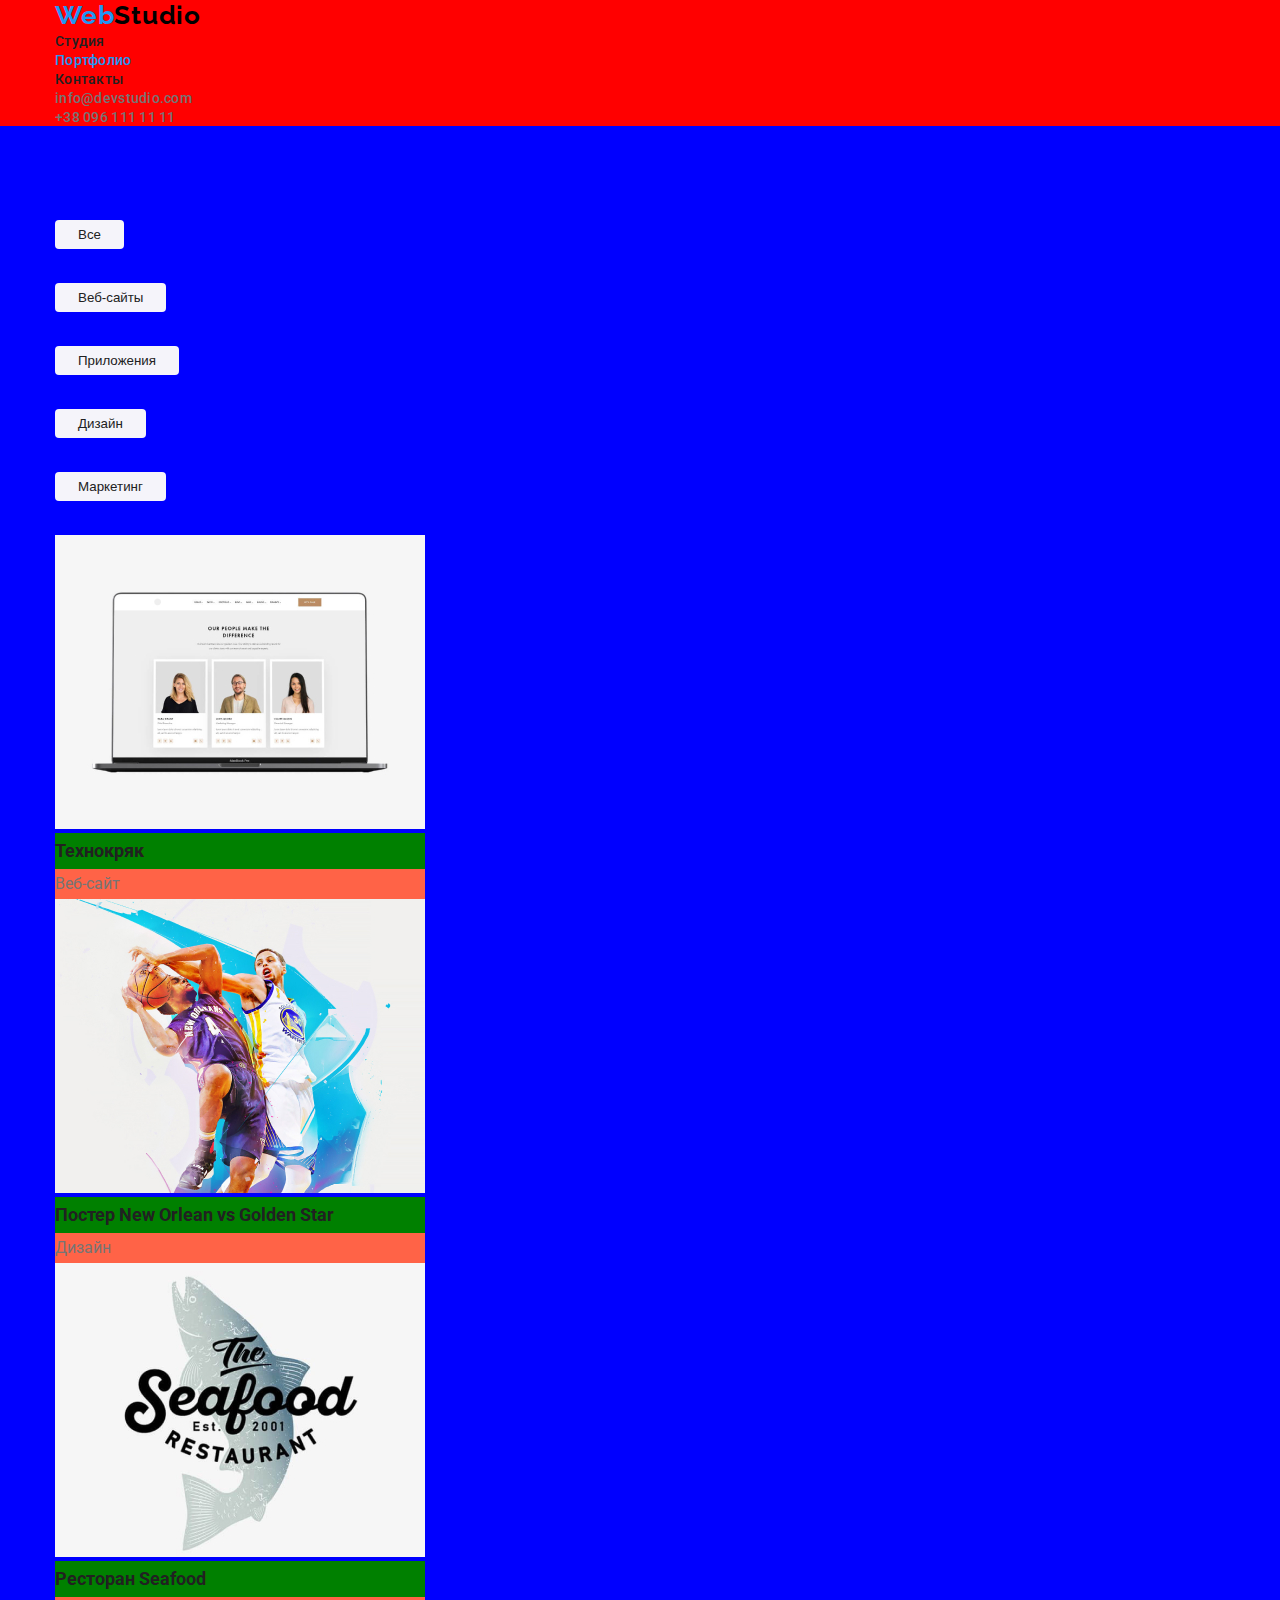
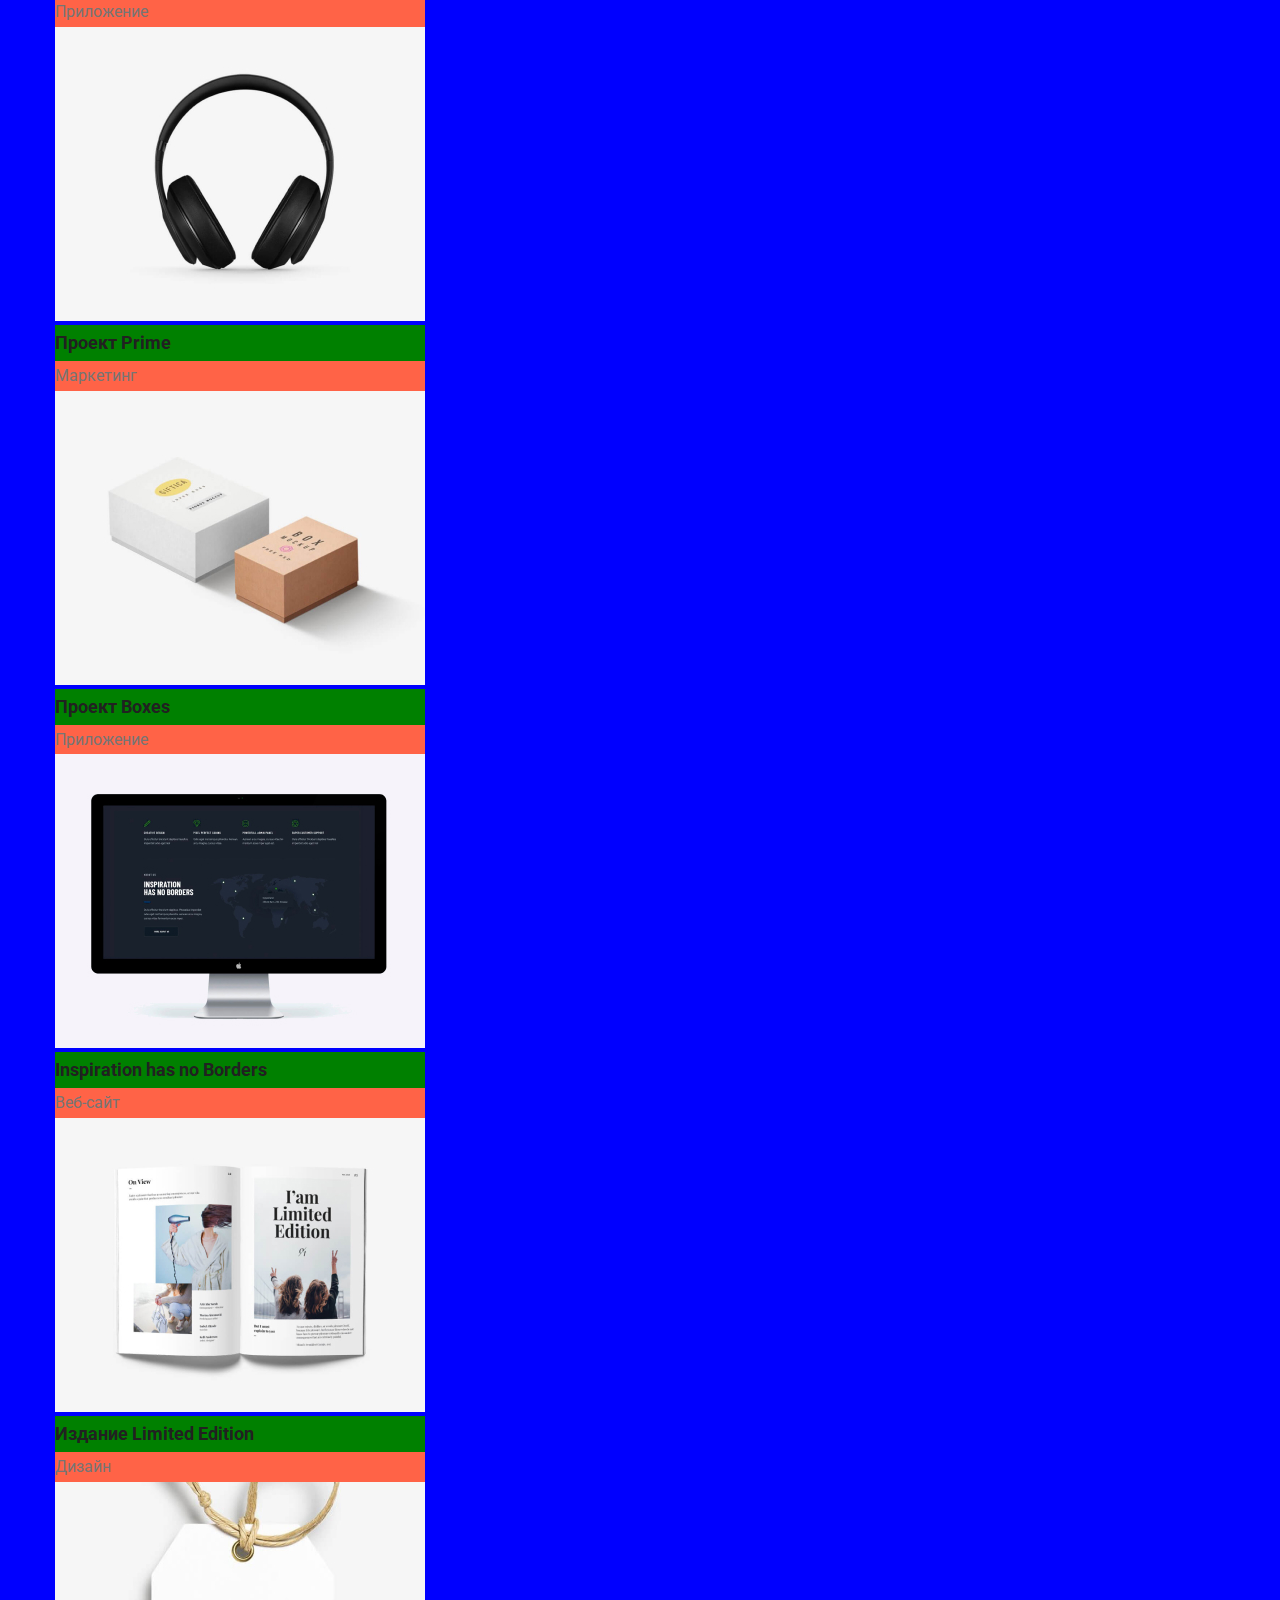
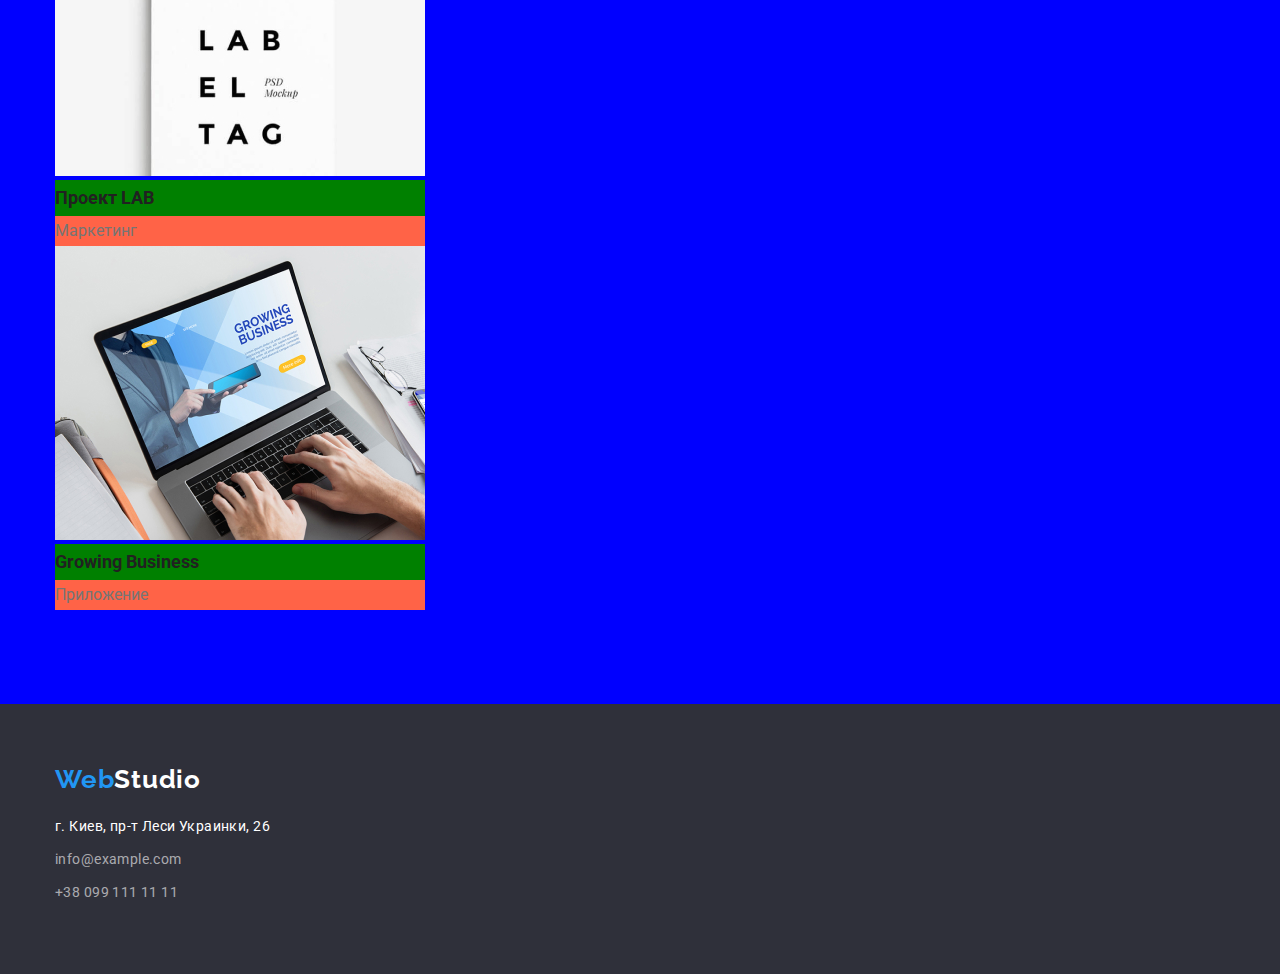
==== portfolio.html @ 7aec9d8e "add marging+padding" ====
<!DOCTYPE html>
<html lang="en">

<head>
    <meta charset="UTF-8">
    <meta name="viewport" content="width=device-width, initial-scale=1.0">
    <title>WebStudio</title>
    <link rel="preconnect" href="https://fonts.gstatic.com">
    <link href="https://fonts.googleapis.com/css2?family=Raleway:wght@700&family=Roboto:wght@400;500;700;900&display=swap"
    rel="stylesheet">
    <link rel="stylesheet" href="https://cdnjs.cloudflare.com/ajax/libs/modern-normalize/1.0.0/modern-normalize.min.css"
    integrity="sha512-ISS7cAi1PEhQ8jnbJpJZMd29NlhNj4AWYyLOSp2CE/CsHxTCu+r+t0D2yoJudVrd0/8fTVPUVDzY5Tvli75u/g=="
    crossorigin="anonymous" />
    <link rel="stylesheet" href="./css/styles.css">
</head>

<body>
    <header>
        <div class="container">
            <!--логотип-->
            <nav>
                <a class="logo" href="./index.html">Web<span>Studio</span></a>
                <!--навигация-сайта-->
                <ul class="nav-list">
                    <li><a class="link" href="./index.html">студия</a></li>
                    <li><a class="link current" href="./portfolio.html">портфолио</a></li>
                    <li><a class="link" href="./contacts.html">контакты</a></li>
                </ul>
            </nav>
            <!--контакты-->
            <ul class="contacts">
                <li><a href="mailto:info@devstudio.com">info@devstudio.com</a></li>
                <li><a href="tel:+380961111111">+38 096 111 11 11</a></li>
            </ul>
        </div>
       
    </header>
    <main >
        <section class="our-works">
            <div class="container">
            <!-- <h1>наши работы</h1> -->
            <ul class="filter">
                <li><button class="button" type="button">Все</button></li>
                <li><button class="button" type="button">Веб-сайты</button></li>
                <li><button class="button" type="button">Приложения</button></li>
                <li><button class="button" type="button">Дизайн</button></li>
                <li><button class="button" type="button">Маркетинг</button></li>
            </ul>
        
            <ul class="gallery">
                <li>
                    <a href="#">
                        <img class="gallery-img" src="./images/project-1.jpg" alt="проект 1">
                        <h2 class="gallery-title">Технокряк</h2>
                        <p class="gallery-work">Веб-сайт</p>
                    </a>
        
                </li>
                <li>
                    <a href="#">
                        <img class="gallery-img" src="./images/project-2.jpg" alt="проект 2">
                        <h2 class="gallery-title">Постер New Orlean vs Golden Star</h2>
                        <p class="gallery-work">Дизайн</p>
                    </a>
                </li>
                <li>
                    <a href="">
                        <img class="gallery-img" src="./images/project-3.jpg" alt="проект 3">
                        <h2 class="gallery-title">Ресторан Seafood</h2>
                        <p class="gallery-work">Приложение</p>
                    </a>
                </li>
                <li>
                    <a href="">
                        <img class="gallery-img" src="./images/project-4.jpg" alt="проект 4">
                        <h2 class="gallery-title">Проект Prime</h2>
                        <p class="gallery-work">Маркетинг</p>
                    </a>
                </li>
                <li>
                    <a href="">
                        <img class="gallery-img" src="./images/project-5.jpg" alt="проект 5">
                        <h2 class="gallery-title">Проект Boxes</h2>
                        <p class="gallery-work">Приложение</p>
                    </a>
                </li>
                <li>
                    <a href="">
                        <img class="gallery-img" src="./images/project-6.jpg" alt="проект 6">
                        <h2 class="gallery-title">Inspiration has no Borders</h2>
                        <p class="gallery-work">Веб-сайт</p>
                    </a>
                </li>
                <li>
                    <a href="">
                        <img class="gallery-img" src="./images/project-7.jpg" alt="проект 7">
                        <h2 class="gallery-title">Издание Limited Edition</h2>
                        <p class="gallery-work">Дизайн</p>
                    </a>
                </li>
                <li>
                    <a href="">
                        <img class="gallery-img" src="./images/project-8.jpg" alt="проект 8">
                        <h2 class="gallery-title">Проект LAB</h2>
                        <p class="gallery-work">Маркетинг</p>
                    </a>
                </li>
                <li>
                    <a href="">
                        <img class="gallery-img" src="./images/project-9.jpg" alt="проект 9">
                        <h2 class="gallery-title"> Growing Business</h2>
                        <p class="gallery-work">Приложение</p>
                    </a>
                </li>
            </ul>
            </div>
        </section>
       

    </main>
    <footer class="footer">
        <div class="container">
            <!--логотип-->
            <a class="logo" href="./index.html">Web<span>Studio</span></a>
            <!--адрес-->
            <address>
                <p class="map">г. Киев, пр-т Леси Украинки, 26</p>
                <p><a class="link" href="mailto:info@example.com">info@example.com</a> </p>
                <p><a class="link" href="tel:+380991111111">+38 099 111 11 11</a></p>
            </address>
        </div>
       
    </footer>
</body>

</html>
---- css/styles.css ----
html {
  box-sizing: border-box;
}

*,
*::before,
*::after {
  box-sizing: inherit;
}

:root {
  --primary-text-color: #757575;
  --title-text-color: #212121;
  --accent-color: #2196f3;
  --accent-color-2: #ffffff;
  --background-color: #2f303a;
  --logo-color: #000;
  --background-color-2: #f5f4fa;
  --address-color: #fff;
  --address-color-2: rgba(255, 255, 255, 0.6);
}

body {
  font-family: 'Roboto', sans-serif;
  margin: 0 auto;
  padding: 0px;
}

ul {
  list-style: none;
  margin-bottom: 0px;
  margin-top: 0px;
  padding-left: 0px;
}

a {
  text-decoration: none;
}

h1,
h2,
h3,
p {
  margin-top: 0px;
  margin-bottom: 0px;
}

.logo {
  color: var(--accent-color);
  font-family: 'Raleway', sans-serif;
  font-size: 26px;
  font-weight: 700;
  letter-spacing: 0.78px;
  line-height: 1.19;
}

.logo span {
  color: var(--logo-color);
}

footer .logo span {
  color: var(--accent-color-2);
}

.footer .logo {
  display: inline-block;
  margin-bottom: 20px;
}

.nav-list .link {
  color: var(--title-text-color);
  font-size: 14px;
  font-weight: 500;
  letter-spacing: 0.28px;
  text-transform: capitalize;
}

.nav-list .link:hover,
.nav-list .link:focus,
.nav-list .link.current {
  color: var(--accent-color);
}

.contacts a {
  color: var(--primary-text-color);
  font-size: 14px;
  font-weight: 500;
  letter-spacing: 0.28px;
}

.contacts a:hover,
.contacts a:focus {
  color: var(--accent-color);
}

.hero {
  background-color: var(--background-color);
  text-align: center;
  padding-bottom: 200px;
  padding-top: 200px;
}

.hero h1 {
  margin: 0px;
  margin-bottom: 30px;
  color: var(--accent-color-2);
  font-size: 44px;
  font-weight: 900;
  letter-spacing: 2.64px;
  line-height: 1.36;
  text-transform: uppercase;
  /* background: green; */
}

.button {
  display: inline-block;
  color: var(--title-text-color);
  background-color: var(--background-color-2);
  /* box-shadow: 0px 4px 4px rgba(0, 0, 0, 0.15); */
  border: 1px solid transparent;
  border-radius: 4px;
  padding: 10px 32px;
  text-align: center;
}

.button:hover,
.button:focus,
.filter .button:hover,
.filter .button:focus {
  color: var(--accent-color-2);
  background-color: var(--accent-color);
}

.filter .button {
  color: var(--title-text-color);
  background-color: var(--background-color-2);
  /* box-shadow: 0px 4px 4px rgba(0, 0, 0, 0.15); */
  border-radius: 4px;
  padding: 6px 22px;
  margin-bottom: 34px;
}

/* .button:hover,
.button:focus {
  color: var(--accent-color-2);
  background-color: var(--accent-color);
} */

/* .button */
.features {
  padding-top: 94px;
  padding-bottom: 94px;
  /* background: red; */
}
.features h3 {
  color: var(--title-text-color);
  font-size: 14px;
  letter-spacing: 0.42px;
  font-weight: 700;
  text-transform: uppercase;
  margin-bottom: 10px;
  /* background: blue; */
}

.features p {
  color: var(--primary-text-color);
  font-size: 14px;
  letter-spacing: 0.42px;
  line-height: 1.71;
  margin-bottom: 0px;
  margin-top: 0px;
  /* background: #000; */
}

.features p::first-letter {
  text-transform: capitalize;
}
.services {
  padding-top: 0px;
  padding-bottom: 94px;
  /* background: green; */
}
.services h2,
.team h2 {
  color: var(--title-text-color);
  font-size: 36px;
  font-weight: 700;
  letter-spacing: 1.08px;
  text-align: center;
  margin-bottom: 50px;
}

.services h2::first-letter,
.team h2::first-letter {
  text-transform: capitalize;
}

.team {
  background-color: var(--background-color-2);
  text-align: center;
  padding-bottom: 94px;
  padding-top: 94px;
}

/* .team h2 {
  color: var(--title-text-color);
  font-size: 36px;
  font-weight: 700;
  letter-spacing: 1.08px;
} */

.team img {
  margin-bottom: 30px;
}
.team h3 {
  color: var(--title-text-color);
  font-size: 16px;
  font-weight: 500;
  letter-spacing: 0.48px;
  text-transform: capitalize;
  margin-bottom: 10px;
}

.team p {
  color: var(--primary-text-color);
  font-size: 16px;
  letter-spacing: 0.48px;
  text-transform: capitalize;
  margin-bottom: 0px;
}

.team li {
  background-color: var(--accent-color-2);
}

footer {
  background-color: var(--background-color);
  font-style: normal;
  padding-top: 60px;
  padding-bottom: 60px;
}

.map {
  color: var(--address-color);
  font-weight: 400;
  font-size: 14px;
  font-style: normal;
  line-height: 1.71;
  letter-spacing: 0.42px;
  /* margin-bottom: 9px; */
}

address p {
  margin-bottom: 9px;
}

address .link {
  font-style: normal;
  font-weight: 400;
  font-size: 14px;
  line-height: 1.71;
  letter-spacing: 0.03em;
  color: var(--address-color-2);
}

/* Portfolio */

header {
  background: red;
}

.our-works {
  padding: 94px 0;
  margin: 0px;
  background: blue;
}

/* .filter :hover,
.filter :focus {
  color: var(--accent-color-2);
  background-color: var(--accent-color);
} */

.gallery-img {
  width: 370;
  height: 294;
  margin-bottom: 0px;
}

.gallery-title {
  color: var(--title-text-color);
  font-weight: 700;
  font-size: 18px;
  line-height: 2;
  background: green;
}

.gallery-work {
  color: var(--primary-text-color);
  font-size: 16px;
  line-height: 1.87;
  background: tomato;
}

.container {
  margin-left: auto;
  margin-right: auto;
  width: 1200px;
  padding: 0 15px;
}

.gallery a {
  display: inline-block;
  margin-top: 0px;
  margin-bottom: 0px;
}
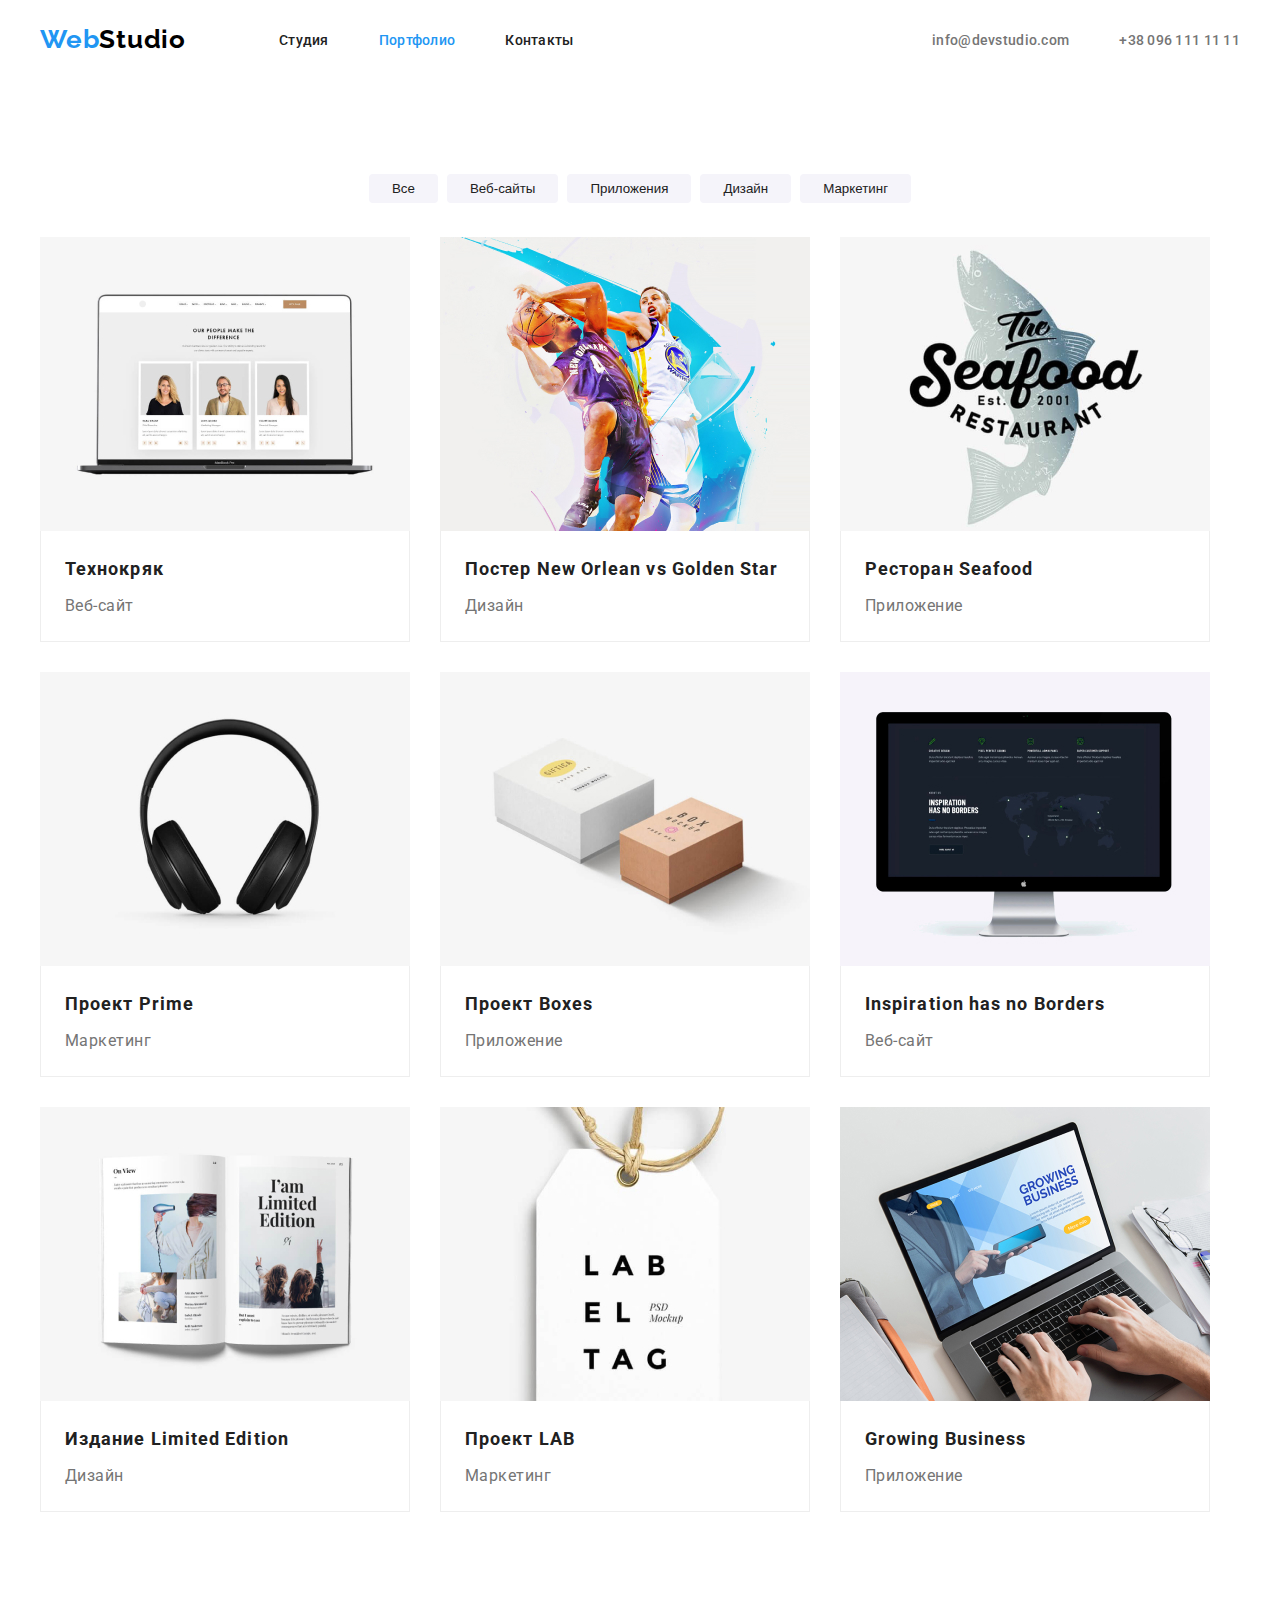
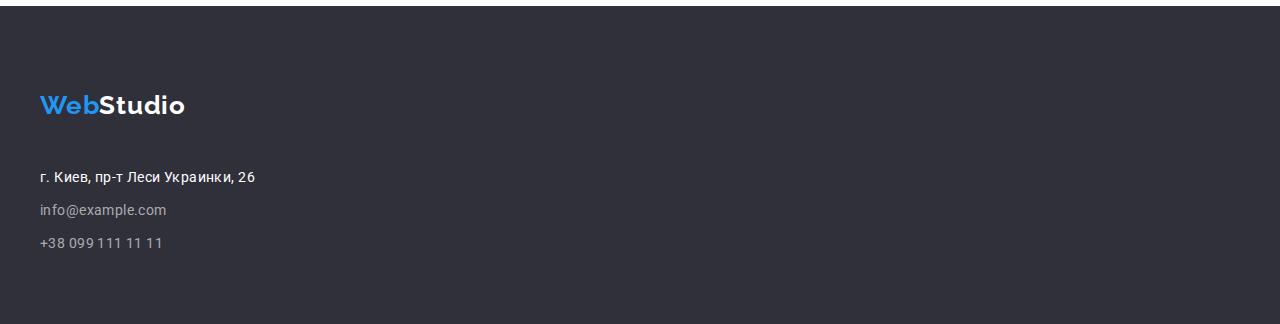
==== commit 51eee000: "add positioning(flex)" ====
--- a/portfolio.html
+++ b/portfolio.html
@@ -1,6 +1,5 @@
 <!DOCTYPE html>
 <html lang="en">
-
 <head>
     <meta charset="UTF-8">
     <meta name="viewport" content="width=device-width, initial-scale=1.0">
@@ -13,7 +12,6 @@
     crossorigin="anonymous" />
     <link rel="stylesheet" href="./css/styles.css">
 </head>
-
 <body>
     <header>
         <div class="container">
@@ -22,15 +20,15 @@
                 <a class="logo" href="./index.html">Web<span>Studio</span></a>
                 <!--навигация-сайта-->
                 <ul class="nav-list">
-                    <li><a class="link" href="./index.html">студия</a></li>
-                    <li><a class="link current" href="./portfolio.html">портфолио</a></li>
-                    <li><a class="link" href="./contacts.html">контакты</a></li>
+                    <li class="item" ><a class="link" href="./index.html">студия</a></li>
+                    <li class="item" ><a class="link current" href="./portfolio.html">портфолио</a></li>
+                    <li class="item" ><a class="link" href="./contacts.html">контакты</a></li>
                 </ul>
             </nav>
             <!--контакты-->
             <ul class="contacts">
-                <li><a href="mailto:info@devstudio.com">info@devstudio.com</a></li>
-                <li><a href="tel:+380961111111">+38 096 111 11 11</a></li>
+                <li class="item"><a class="link" href="mailto:info@devstudio.com">info@devstudio.com</a></li>
+                <li class="item"><a class="link" href="tel:+380961111111">+38 096 111 11 11</a></li>
             </ul>
         </div>
        
@@ -40,76 +38,95 @@
             <div class="container">
             <!-- <h1>наши работы</h1> -->
             <ul class="filter">
-                <li><button class="button" type="button">Все</button></li>
-                <li><button class="button" type="button">Веб-сайты</button></li>
-                <li><button class="button" type="button">Приложения</button></li>
-                <li><button class="button" type="button">Дизайн</button></li>
-                <li><button class="button" type="button">Маркетинг</button></li>
+                <li class="item"><button class="button" type="button">Все</button></li>
+                <li class="item"><button class="button" type="button">Веб-сайты</button></li>
+                <li class="item"><button class="button" type="button">Приложения</button></li>
+                <li class="item"><button class="button" type="button">Дизайн</button></li>
+                <li class="item"><button class="button" type="button">Маркетинг</button></li>
             </ul>
         
             <ul class="gallery">
-                <li>
-                    <a href="#">
+                <li class="item">
+                    <a class="link" href="#">
                         <img class="gallery-img" src="./images/project-1.jpg" alt="проект 1">
-                        <h2 class="gallery-title">Технокряк</h2>
-                        <p class="gallery-work">Веб-сайт</p>
+                        <div class="card-content">
+                            <h2 class="gallery-title">Технокряк</h2>
+                            <p class="gallery-work">Веб-сайт</p>
+                        </div>
+                        
                     </a>
         
                 </li>
-                <li>
-                    <a href="#">
+                <li class="item">
+                    <a class="link" href="#">
                         <img class="gallery-img" src="./images/project-2.jpg" alt="проект 2">
-                        <h2 class="gallery-title">Постер New Orlean vs Golden Star</h2>
-                        <p class="gallery-work">Дизайн</p>
+                        <div class="card-content">
+                            <h2 class="gallery-title">Постер New Orlean vs Golden Star</h2>
+                            <p class="gallery-work">Дизайн</p>
+                        </div> 
                     </a>
                 </li>
-                <li>
-                    <a href="">
+                <li class="item">
+                    <a class="link" href="">
                         <img class="gallery-img" src="./images/project-3.jpg" alt="проект 3">
-                        <h2 class="gallery-title">Ресторан Seafood</h2>
-                        <p class="gallery-work">Приложение</p>
+                        <div class="card-content">
+                            <h2 class="gallery-title">Ресторан Seafood</h2>
+                            <p class="gallery-work">Приложение</p>
+                        </div>
                     </a>
                 </li>
-                <li>
-                    <a href="">
+                <li class="item">
+                    <a class="link" href="">
                         <img class="gallery-img" src="./images/project-4.jpg" alt="проект 4">
-                        <h2 class="gallery-title">Проект Prime</h2>
-                        <p class="gallery-work">Маркетинг</p>
+                        <div class="card-content">
+                            <h2 class="gallery-title">Проект Prime</h2>
+                            <p class="gallery-work">Маркетинг</p>
+                        </div> 
                     </a>
                 </li>
-                <li>
-                    <a href="">
+                <li class="item">
+                    <a class="link" href="">
                         <img class="gallery-img" src="./images/project-5.jpg" alt="проект 5">
-                        <h2 class="gallery-title">Проект Boxes</h2>
-                        <p class="gallery-work">Приложение</p>
+                        <div class="card-content">
+                            <h2 class="gallery-title">Проект Boxes</h2>
+                            <p class="gallery-work">Приложение</p>
+                        </div> 
                     </a>
                 </li>
-                <li>
-                    <a href="">
+                <li class="item">
+                    <a class="link" href="">
                         <img class="gallery-img" src="./images/project-6.jpg" alt="проект 6">
-                        <h2 class="gallery-title">Inspiration has no Borders</h2>
-                        <p class="gallery-work">Веб-сайт</p>
+                        <div class="card-content">
+                            <h2 class="gallery-title">Inspiration has no Borders</h2>
+                            <p class="gallery-work">Веб-сайт</p>
+                        </div> 
                     </a>
                 </li>
-                <li>
-                    <a href="">
+                <li class="item">
+                    <a class="link" href="">
                         <img class="gallery-img" src="./images/project-7.jpg" alt="проект 7">
-                        <h2 class="gallery-title">Издание Limited Edition</h2>
-                        <p class="gallery-work">Дизайн</p>
+                        <div class="card-content">
+                            <h2 class="gallery-title">Издание Limited Edition</h2>
+                            <p class="gallery-work">Дизайн</p>
+                        </div> 
                     </a>
                 </li>
-                <li>
-                    <a href="">
+                <li class="item">
+                    <a class="link" href="">
                         <img class="gallery-img" src="./images/project-8.jpg" alt="проект 8">
-                        <h2 class="gallery-title">Проект LAB</h2>
-                        <p class="gallery-work">Маркетинг</p>
+                        <div class="card-content">
+                            <h2 class="gallery-title">Проект LAB</h2>
+                            <p class="gallery-work">Маркетинг</p>
+                        </div> 
                     </a>
                 </li>
-                <li>
-                    <a href="">
+                <li class="item">
+                    <a class="link" href="">
                         <img class="gallery-img" src="./images/project-9.jpg" alt="проект 9">
-                        <h2 class="gallery-title"> Growing Business</h2>
-                        <p class="gallery-work">Приложение</p>
+                        <div class="card-content">
+                            <h2 class="gallery-title"> Growing Business</h2>
+                            <p class="gallery-work">Приложение</p>
+                        </div> 
                     </a>
                 </li>
             </ul>
--- a/css/styles.css
+++ b/css/styles.css
@@ -1,12 +1,16 @@
-html {
+/* html {
   box-sizing: border-box;
-}
-
-*,
+} */
+
+/* *,
 *::before,
 *::after {
   box-sizing: inherit;
-}
+} */
+
+/* * {
+  outline: solid tomato;
+} */
 
 :root {
   --primary-text-color: #757575;
@@ -21,16 +25,19 @@
 }
 
 body {
-  font-family: 'Roboto', sans-serif;
   margin: 0 auto;
   padding: 0px;
-}
-
-ul {
-  list-style: none;
+
+  font-family: 'Roboto', sans-serif;
+}
+
+ul,
+li {
   margin-bottom: 0px;
   margin-top: 0px;
-  padding-left: 0px;
+  padding: 0px;
+
+  list-style: none;
 }
 
 a {
@@ -43,14 +50,49 @@
 p {
   margin-top: 0px;
   margin-bottom: 0px;
+  padding: 0px;
+}
+header .container {
+  display: flex;
+  align-items: center;
+  /* justify-content: space-between; */
+}
+
+nav {
+  display: flex;
+}
+
+.nav-list {
+  display: flex;
+}
+
+.contacts {
+  display: flex;
+  margin-left: auto;
+}
+
+.nav-list .item:not(:last-child),
+.contacts .item:not(:last-child) {
+  margin-right: 50px;
+}
+
+.nav-list .link,
+.contacts .link {
+  display: block;
+  padding-top: 32px;
+  padding-bottom: 32px;
 }
 
 .logo {
+  padding-top: 24px;
+  padding-bottom: 25px;
+  margin-right: 93px;
+
   color: var(--accent-color);
   font-family: 'Raleway', sans-serif;
   font-size: 26px;
   font-weight: 700;
-  letter-spacing: 0.78px;
+  letter-spacing: 0.03em;
   line-height: 1.19;
 }
 
@@ -68,10 +110,13 @@
 }
 
 .nav-list .link {
+  display: block;
+
   color: var(--title-text-color);
   font-size: 14px;
   font-weight: 500;
-  letter-spacing: 0.28px;
+  letter-spacing: 0.02em;
+  line-height: 1, 14;
   text-transform: capitalize;
 }
 
@@ -81,32 +126,37 @@
   color: var(--accent-color);
 }
 
-.contacts a {
+.contacts .link {
+  display: block;
+
   color: var(--primary-text-color);
   font-size: 14px;
   font-weight: 500;
-  letter-spacing: 0.28px;
-}
-
-.contacts a:hover,
-.contacts a:focus {
+  line-height: 1, 14;
+  letter-spacing: 0.02em;
+}
+
+.contacts .link:hover,
+.contacts .link:focus {
   color: var(--accent-color);
 }
 
 .hero {
+  padding-bottom: 200px;
+  padding-top: 200px;
+
   background-color: var(--background-color);
   text-align: center;
-  padding-bottom: 200px;
-  padding-top: 200px;
-}
-
-.hero h1 {
+}
+
+.hero .title {
   margin: 0px;
   margin-bottom: 30px;
+
   color: var(--accent-color-2);
   font-size: 44px;
   font-weight: 900;
-  letter-spacing: 2.64px;
+  letter-spacing: 0.06em;
   line-height: 1.36;
   text-transform: uppercase;
   /* background: green; */
@@ -114,13 +164,19 @@
 
 .button {
   display: inline-block;
-  color: var(--title-text-color);
-  background-color: var(--background-color-2);
-  /* box-shadow: 0px 4px 4px rgba(0, 0, 0, 0.15); */
+  padding: 10px 32px;
   border: 1px solid transparent;
   border-radius: 4px;
-  padding: 10px 32px;
+
+  color: var(--title-text-color);
+  background-color: var(--background-color-2);
   text-align: center;
+}
+
+.hero .button {
+  box-shadow: 0px 4px 4px rgba(0, 0, 0, 0.15);
+  color: var(--accent-color-2);
+  background-color: var(--accent-color);
 }
 
 .button:hover,
@@ -132,74 +188,100 @@
 }
 
 .filter .button {
-  color: var(--title-text-color);
-  background-color: var(--background-color-2);
-  /* box-shadow: 0px 4px 4px rgba(0, 0, 0, 0.15); */
   border-radius: 4px;
   padding: 6px 22px;
   margin-bottom: 34px;
-}
-
-/* .button:hover,
-.button:focus {
-  color: var(--accent-color-2);
-  background-color: var(--accent-color);
-} */
-
-/* .button */
+
+  color: var(--title-text-color);
+  background-color: var(--background-color-2);
+}
+
 .features {
   padding-top: 94px;
   padding-bottom: 94px;
   /* background: red; */
 }
-.features h3 {
-  color: var(--title-text-color);
-  font-size: 14px;
-  letter-spacing: 0.42px;
+
+.features-list {
+  display: flex;
+}
+
+.features-list .item:not(:last-child) {
+  margin-right: 30px;
+}
+.features .title {
+  margin-bottom: 10px;
+
+  color: var(--title-text-color);
+  font-size: 14px;
+  letter-spacing: 0.03em;
   font-weight: 700;
+  line-height: 1.14;
   text-transform: uppercase;
-  margin-bottom: 10px;
   /* background: blue; */
 }
 
 .features p {
-  color: var(--primary-text-color);
-  font-size: 14px;
-  letter-spacing: 0.42px;
-  line-height: 1.71;
   margin-bottom: 0px;
   margin-top: 0px;
+
+  color: var(--primary-text-color);
+  font-size: 14px;
+  letter-spacing: 0.03em;
+  line-height: 1.71;
   /* background: #000; */
 }
 
 .features p::first-letter {
   text-transform: capitalize;
 }
+
 .services {
   padding-top: 0px;
   padding-bottom: 94px;
   /* background: green; */
 }
-.services h2,
-.team h2 {
+
+.services-list,
+.team-list {
+  display: flex;
+}
+
+.services .item:not(:last-child) {
+  margin-right: 30px;
+}
+
+.services .title,
+.team .title {
+  margin-bottom: 50px;
+
   color: var(--title-text-color);
   font-size: 36px;
   font-weight: 700;
-  letter-spacing: 1.08px;
+  letter-spacing: 0.03em;
+  line-height: 1.17;
   text-align: center;
-  margin-bottom: 50px;
-}
-
-.services h2::first-letter,
-.team h2::first-letter {
+}
+
+.services .title::first-letter,
+.team .title::first-letter {
   text-transform: capitalize;
 }
 
+.services img {
+  display: block;
+}
+
 .team {
+  padding-bottom: 94px;
+  padding-top: 94px;
+
   background-color: var(--background-color-2);
   text-align: center;
-  padding-bottom: 94px;
-  padding-top: 94px;
+}
+
+.team-list .item:not(:last-child) {
+  margin-right: 30px;
 }
 
 /* .team h2 {
@@ -211,33 +293,45 @@
 
 .team img {
   margin-bottom: 30px;
-}
-.team h3 {
+  display: block;
+  /* background: blue; */
+}
+.team-list .title {
+  margin-bottom: 10px;
+
   color: var(--title-text-color);
   font-size: 16px;
   font-weight: 500;
-  letter-spacing: 0.48px;
+  letter-spacing: 0.03em;
   text-transform: capitalize;
-  margin-bottom: 10px;
+  /* background: teal; */
 }
 
 .team p {
+  margin-bottom: 0px;
+  margin-bottom: 30px;
+
   color: var(--primary-text-color);
   font-size: 16px;
-  letter-spacing: 0.48px;
+  letter-spacing: 0.03em;
   text-transform: capitalize;
-  margin-bottom: 0px;
-}
-
-.team li {
+  /* background: tomato; */
+}
+
+.team .item {
+  box-shadow: 0px 1px 3px rgba(0, 0, 0, 0.12), 0px 1px 1px rgba(0, 0, 0, 0.14),
+    0px 2px 1px rgba(0, 0, 0, 0.2);
+  border-radius: 0px 0px 4px 4px;
+
   background-color: var(--accent-color-2);
 }
 
 footer {
+  padding-top: 60px;
+  padding-bottom: 60px;
+
   background-color: var(--background-color);
   font-style: normal;
-  padding-top: 60px;
-  padding-bottom: 60px;
 }
 
 .map {
@@ -246,7 +340,7 @@
   font-size: 14px;
   font-style: normal;
   line-height: 1.71;
-  letter-spacing: 0.42px;
+  letter-spacing: 0.03em;
   /* margin-bottom: 9px; */
 }
 
@@ -265,41 +359,65 @@
 
 /* Portfolio */
 
-header {
+/* header {
   background: red;
-}
+} */
 
 .our-works {
   padding: 94px 0;
   margin: 0px;
-  background: blue;
-}
-
-/* .filter :hover,
-.filter :focus {
-  color: var(--accent-color-2);
-  background-color: var(--accent-color);
-} */
+  /* background: blue; */
+}
+
+.filter {
+  display: flex;
+  justify-content: center;
+}
+
+.filter .item:not(:last-child) {
+  margin-right: 9px;
+}
+
+.gallery {
+  display: flex;
+  flex-wrap: wrap;
+}
+
+.gallery .item:not(:nth-child(3n)) {
+  margin-right: 30px;
+}
+
+.gallery .item:not(:nth-last-child(-n + 3)) {
+  margin-bottom: 30px;
+}
 
 .gallery-img {
+  display: block;
   width: 370;
   height: 294;
-  margin-bottom: 0px;
+  /* margin-bottom: 20px; */
+  /* border: 1px solid #eeeeee; */
 }
 
 .gallery-title {
+  margin-bottom: 4px;
+
   color: var(--title-text-color);
   font-weight: 700;
   font-size: 18px;
   line-height: 2;
-  background: green;
+  letter-spacing: 0.06em;
+  /* background: green; */
 }
 
 .gallery-work {
+  /* margin-bottom: 20px; */
+
   color: var(--primary-text-color);
   font-size: 16px;
   line-height: 1.87;
-  background: tomato;
+  letter-spacing: 0.03em;
+  /* background: tomato; */
 }
 
 .container {
@@ -309,8 +427,20 @@
   padding: 0 15px;
 }
 
-.gallery a {
+.gallery .link {
   display: inline-block;
   margin-top: 0px;
   margin-bottom: 0px;
-}
+  /* border: 1px solid #eeeeee; */
+}
+
+.card-content {
+  padding-top: 20px;
+  padding-bottom: 20px;
+  padding-left: 24px;
+  padding-right: 24px;
+  background: #ffffff;
+  border-left: 1px solid #eeeeee;
+  border-right: 1px solid #eeeeee;
+  border-bottom: 1px solid #eeeeee;
+}
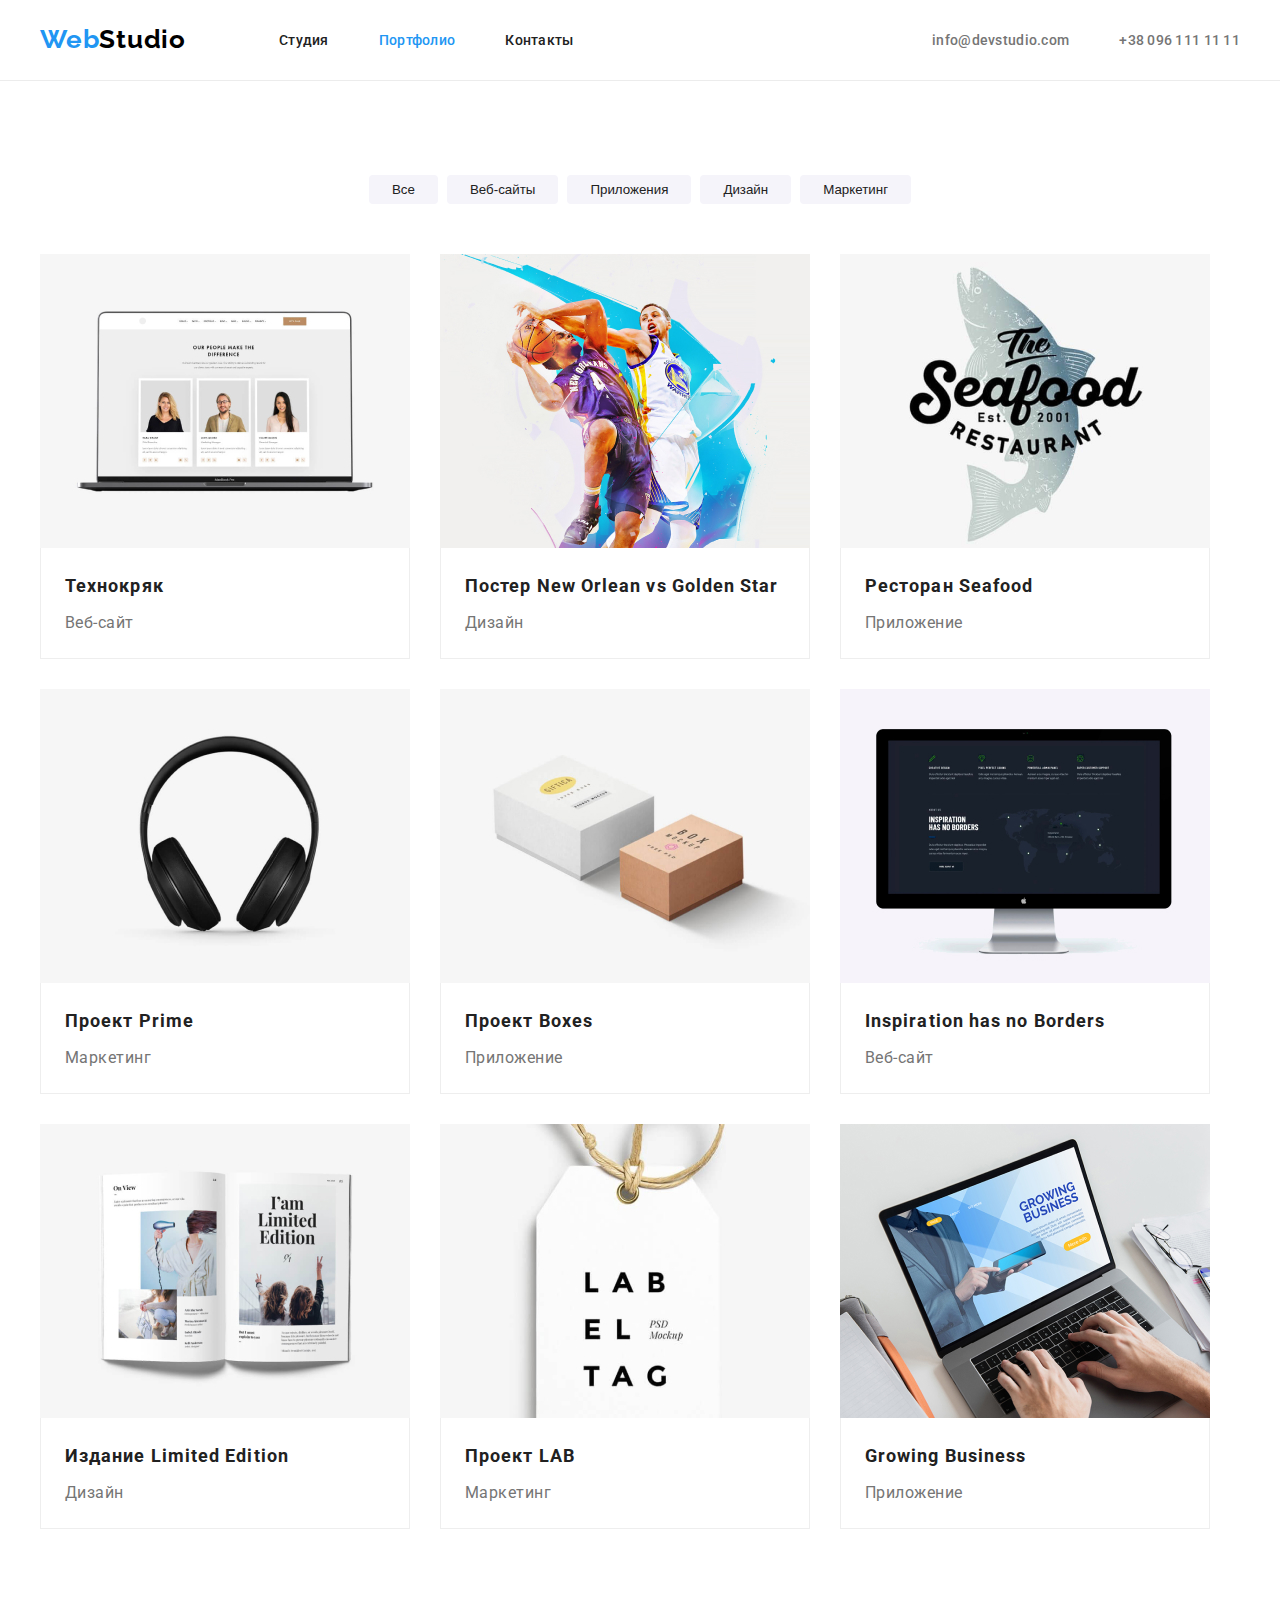
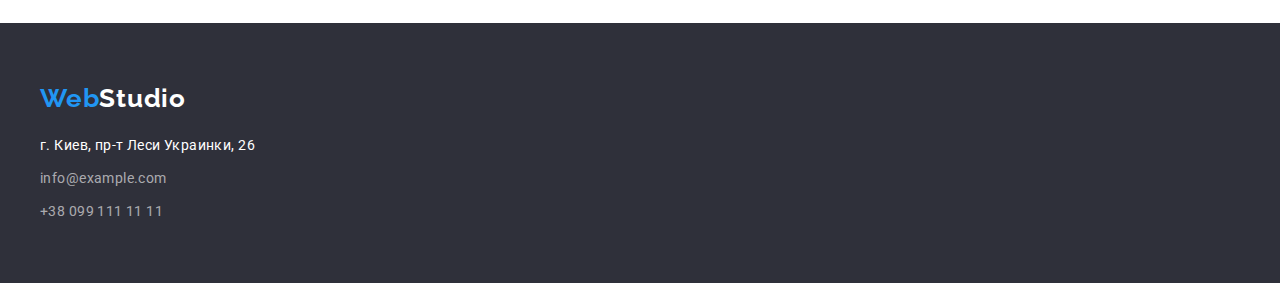
==== commit 1fcaaf32: "fix mistake" ====
--- a/portfolio.html
+++ b/portfolio.html
@@ -13,7 +13,7 @@
     <link rel="stylesheet" href="./css/styles.css">
 </head>
 <body>
-    <header>
+    <header class="portfolio-header">
         <div class="container">
             <!--логотип-->
             <nav>
@@ -48,7 +48,7 @@
             <ul class="gallery">
                 <li class="item">
                     <a class="link" href="#">
-                        <img class="gallery-img" src="./images/project-1.jpg" alt="проект 1">
+                        <img class="gallery-img" src="./images/project-1.jpg" alt="проект 1" width="370">
                         <div class="card-content">
                             <h2 class="gallery-title">Технокряк</h2>
                             <p class="gallery-work">Веб-сайт</p>
@@ -59,7 +59,7 @@
                 </li>
                 <li class="item">
                     <a class="link" href="#">
-                        <img class="gallery-img" src="./images/project-2.jpg" alt="проект 2">
+                        <img class="gallery-img" src="./images/project-2.jpg" alt="проект 2" width="370">
                         <div class="card-content">
                             <h2 class="gallery-title">Постер New Orlean vs Golden Star</h2>
                             <p class="gallery-work">Дизайн</p>
@@ -68,7 +68,7 @@
                 </li>
                 <li class="item">
                     <a class="link" href="">
-                        <img class="gallery-img" src="./images/project-3.jpg" alt="проект 3">
+                        <img class="gallery-img" src="./images/project-3.jpg" alt="проект 3" width="370">
                         <div class="card-content">
                             <h2 class="gallery-title">Ресторан Seafood</h2>
                             <p class="gallery-work">Приложение</p>
@@ -77,7 +77,7 @@
                 </li>
                 <li class="item">
                     <a class="link" href="">
-                        <img class="gallery-img" src="./images/project-4.jpg" alt="проект 4">
+                        <img class="gallery-img" src="./images/project-4.jpg" alt="проект 4" width="370">
                         <div class="card-content">
                             <h2 class="gallery-title">Проект Prime</h2>
                             <p class="gallery-work">Маркетинг</p>
@@ -86,7 +86,7 @@
                 </li>
                 <li class="item">
                     <a class="link" href="">
-                        <img class="gallery-img" src="./images/project-5.jpg" alt="проект 5">
+                        <img class="gallery-img" src="./images/project-5.jpg" alt="проект 5" width="370">
                         <div class="card-content">
                             <h2 class="gallery-title">Проект Boxes</h2>
                             <p class="gallery-work">Приложение</p>
@@ -95,7 +95,7 @@
                 </li>
                 <li class="item">
                     <a class="link" href="">
-                        <img class="gallery-img" src="./images/project-6.jpg" alt="проект 6">
+                        <img class="gallery-img" src="./images/project-6.jpg" alt="проект 6" width="370">
                         <div class="card-content">
                             <h2 class="gallery-title">Inspiration has no Borders</h2>
                             <p class="gallery-work">Веб-сайт</p>
@@ -104,7 +104,7 @@
                 </li>
                 <li class="item">
                     <a class="link" href="">
-                        <img class="gallery-img" src="./images/project-7.jpg" alt="проект 7">
+                        <img class="gallery-img" src="./images/project-7.jpg" alt="проект 7" width="370">
                         <div class="card-content">
                             <h2 class="gallery-title">Издание Limited Edition</h2>
                             <p class="gallery-work">Дизайн</p>
@@ -113,7 +113,7 @@
                 </li>
                 <li class="item">
                     <a class="link" href="">
-                        <img class="gallery-img" src="./images/project-8.jpg" alt="проект 8">
+                        <img class="gallery-img" src="./images/project-8.jpg" alt="проект 8" width="370">
                         <div class="card-content">
                             <h2 class="gallery-title">Проект LAB</h2>
                             <p class="gallery-work">Маркетинг</p>
@@ -122,7 +122,7 @@
                 </li>
                 <li class="item">
                     <a class="link" href="">
-                        <img class="gallery-img" src="./images/project-9.jpg" alt="проект 9">
+                        <img class="gallery-img" src="./images/project-9.jpg" alt="проект 9" width="370">
                         <div class="card-content">
                             <h2 class="gallery-title"> Growing Business</h2>
                             <p class="gallery-work">Приложение</p>
@@ -142,8 +142,8 @@
             <!--адрес-->
             <address>
                 <p class="map">г. Киев, пр-т Леси Украинки, 26</p>
-                <p><a class="link" href="mailto:info@example.com">info@example.com</a> </p>
-                <p><a class="link" href="tel:+380991111111">+38 099 111 11 11</a></p>
+                <a class="link" href="mailto:info@example.com">info@example.com</a>
+                <a class="link" href="tel:+380991111111">+38 099 111 11 11</a>
             </address>
         </div>
        
--- a/css/styles.css
+++ b/css/styles.css
@@ -52,10 +52,21 @@
   margin-bottom: 0px;
   padding: 0px;
 }
+
+img {
+  display: block;
+  max-width: 100%;
+  height: auto;
+}
+
 header .container {
   display: flex;
   align-items: center;
   /* justify-content: space-between; */
+}
+
+.portfolio-header {
+  border-bottom: 1px solid #ececec;
 }
 
 nav {
@@ -100,13 +111,16 @@
   color: var(--logo-color);
 }
 
-footer .logo span {
+.footer .logo span {
   color: var(--accent-color-2);
 }
 
 .footer .logo {
   display: inline-block;
+  padding-top: 0px;
+  padding-bottom: 0px;
   margin-bottom: 20px;
+  margin-right: auto;
 }
 
 .nav-list .link {
@@ -190,7 +204,7 @@
 .filter .button {
   border-radius: 4px;
   padding: 6px 22px;
-  margin-bottom: 34px;
+  /* margin-bottom: 34px; */
 
   color: var(--title-text-color);
   background-color: var(--background-color-2);
@@ -202,8 +216,23 @@
   /* background: red; */
 }
 
+.visually-hidden {
+  position: absolute;
+  width: 1px;
+  height: 1px;
+  margin: -1px;
+  border: 0;
+  padding: 0;
+  clip: rect(0 0 0 0);
+  overflow: hidden;
+}
+
 .features-list {
   display: flex;
+}
+
+.features-list .item {
+  width: 270px;
 }
 
 .features-list .item:not(:last-child) {
@@ -268,9 +297,9 @@
   text-transform: capitalize;
 }
 
-.services img {
-  display: block;
-}
+/* .services img {
+  display: block;
+} */
 
 .team {
   padding-bottom: 94px;
@@ -291,11 +320,18 @@
   letter-spacing: 1.08px;
 } */
 
-.team img {
+/* .team img {
   margin-bottom: 30px;
   display: block;
-  /* background: blue; */
-}
+} */
+
+.team-card {
+  padding-top: 30px;
+  padding-bottom: 30px;
+  padding-right: 10px;
+  padding-left: 10px;
+}
+
 .team-list .title {
   margin-bottom: 10px;
 
@@ -309,7 +345,7 @@
 
 .team p {
   margin-bottom: 0px;
-  margin-bottom: 30px;
+  /* margin-bottom: 30px; */
 
   color: var(--primary-text-color);
   font-size: 16px;
@@ -318,15 +354,16 @@
   /* background: tomato; */
 }
 
-.team .item {
+.team-list .item {
   box-shadow: 0px 1px 3px rgba(0, 0, 0, 0.12), 0px 1px 1px rgba(0, 0, 0, 0.14),
     0px 2px 1px rgba(0, 0, 0, 0.2);
   border-radius: 0px 0px 4px 4px;
+  width: 270px;
 
   background-color: var(--accent-color-2);
 }
 
-footer {
+.footer {
   padding-top: 60px;
   padding-bottom: 60px;
 
@@ -341,14 +378,16 @@
   font-style: normal;
   line-height: 1.71;
   letter-spacing: 0.03em;
-  /* margin-bottom: 9px; */
-}
-
-address p {
   margin-bottom: 9px;
 }
 
+/* address p {
+  margin-bottom: 9px;
+} */
+
 address .link {
+  display: block;
+
   font-style: normal;
   font-weight: 400;
   font-size: 14px;
@@ -357,11 +396,11 @@
   color: var(--address-color-2);
 }
 
+address .link:not(:last-child) {
+  margin-bottom: 9px;
+}
+
 /* Portfolio */
-
-/* header {
-  background: red;
-} */
 
 .our-works {
   padding: 94px 0;
@@ -371,6 +410,7 @@
 
 .filter {
   display: flex;
+  margin-bottom: 50px;
   justify-content: center;
 }
 
@@ -383,6 +423,10 @@
   flex-wrap: wrap;
 }
 
+.gallery .item {
+  width: 370px;
+}
+
 .gallery .item:not(:nth-child(3n)) {
   margin-right: 30px;
 }
@@ -391,13 +435,13 @@
   margin-bottom: 30px;
 }
 
-.gallery-img {
-  display: block;
-  width: 370;
-  height: 294;
-  /* margin-bottom: 20px; */
-  /* border: 1px solid #eeeeee; */
-}
+/* .gallery-img {
+  display: block;
+  width: 370px;
+  height: 294px;
+  margin-bottom: 20px;
+  border: 1px solid #eeeeee;
+} */
 
 .gallery-title {
   margin-bottom: 4px;
